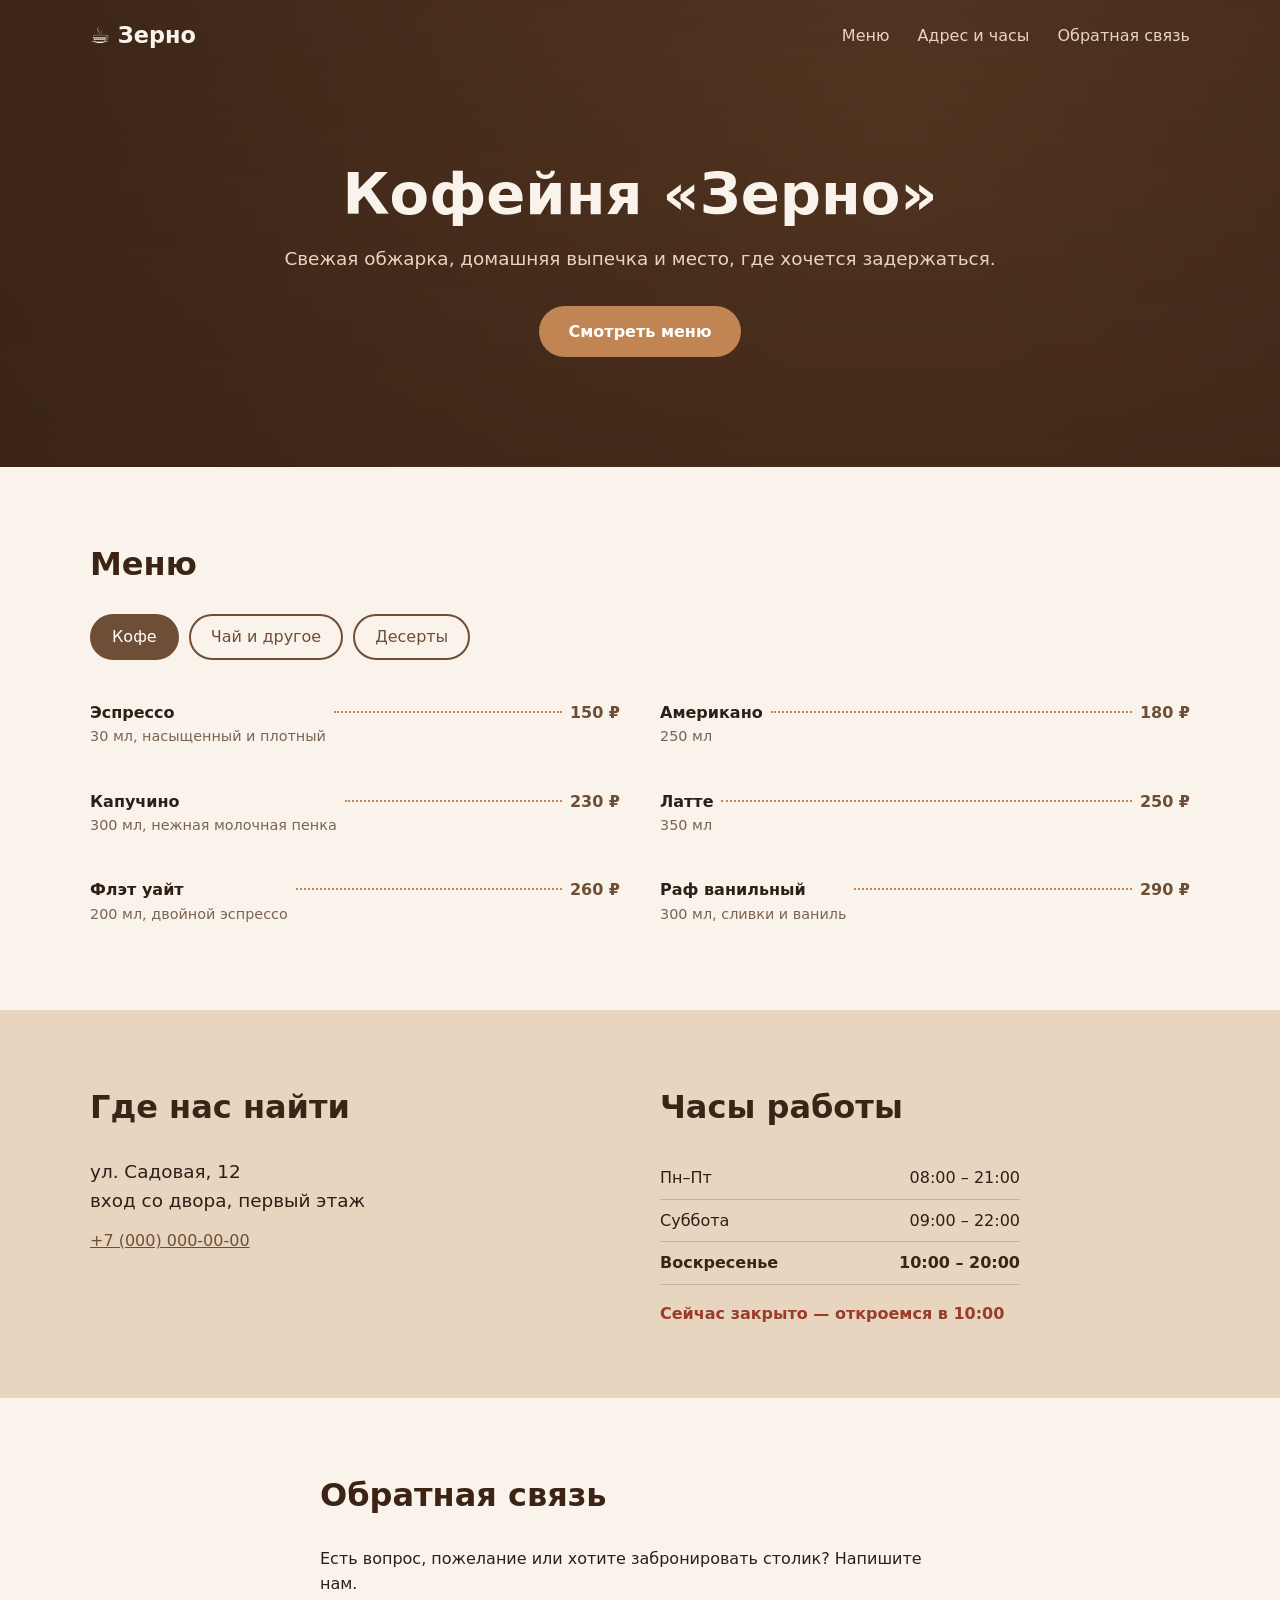
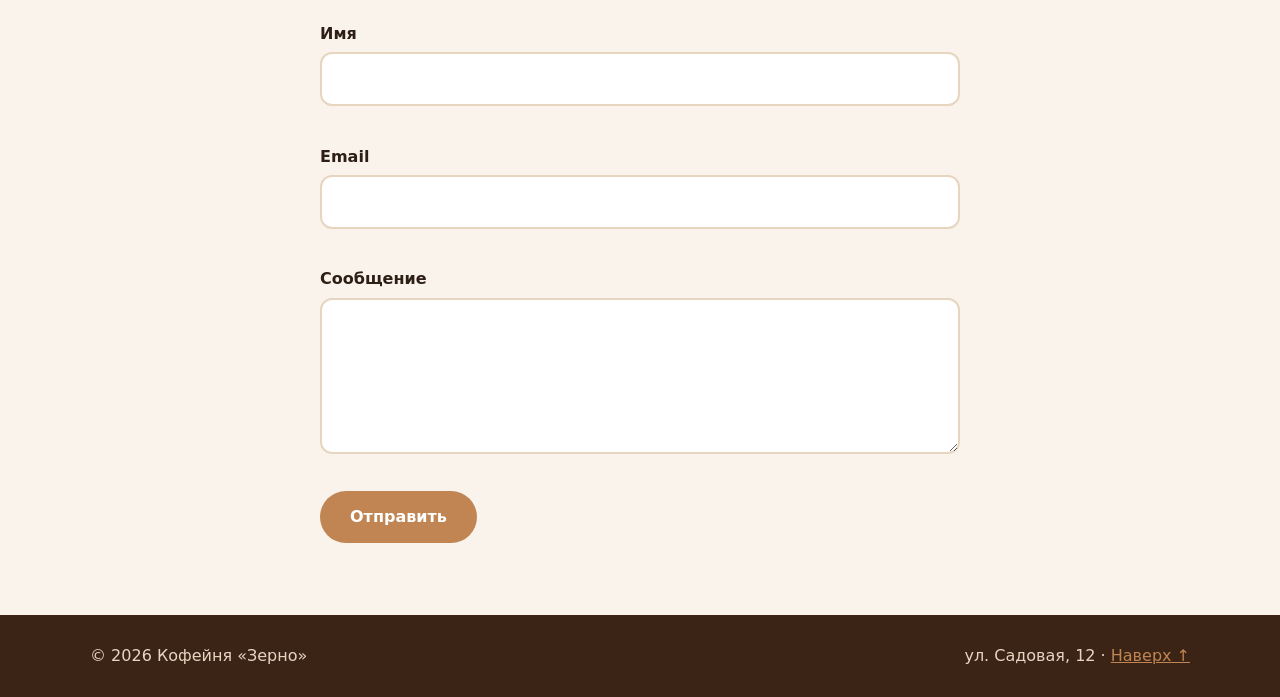
==== coffee/index.html @ 18a0446f "Add coffee shop landing page One-page responsive site in coffee/: header with mobile nav, menu with " ====
<!DOCTYPE html>
<html lang="ru">
<head>
  <meta charset="UTF-8">
  <meta name="viewport" content="width=device-width, initial-scale=1.0">
  <title>Кофейня «Зерно»</title>
  <meta name="description" content="Кофейня «Зерно» — свежая обжарка, домашняя выпечка и уютная атмосфера.">
  <link rel="stylesheet" href="style.css">
</head>
<body>
  <header class="header" id="top">
    <nav class="nav container">
      <a href="#top" class="logo">☕ Зерно</a>
      <button class="nav-toggle" aria-label="Открыть меню" aria-expanded="false" aria-controls="nav-links">
        <span></span><span></span><span></span>
      </button>
      <ul class="nav-links" id="nav-links">
        <li><a href="#menu">Меню</a></li>
        <li><a href="#contacts">Адрес и часы</a></li>
        <li><a href="#feedback">Обратная связь</a></li>
      </ul>
    </nav>
    <div class="hero container">
      <h1>Кофейня «Зерно»</h1>
      <p>Свежая обжарка, домашняя выпечка и место, где хочется задержаться.</p>
      <a href="#menu" class="btn">Смотреть меню</a>
    </div>
  </header>

  <main>
    <section class="section" id="menu">
      <div class="container">
        <h2>Меню</h2>
        <div class="tabs" role="tablist">
          <button class="tab active" role="tab" aria-selected="true" data-category="coffee">Кофе</button>
          <button class="tab" role="tab" aria-selected="false" data-category="tea">Чай и другое</button>
          <button class="tab" role="tab" aria-selected="false" data-category="desserts">Десерты</button>
        </div>
        <ul class="menu-list" id="menu-list"></ul>
      </div>
    </section>

    <section class="section section-alt" id="contacts">
      <div class="container contacts">
        <div>
          <h2>Где нас найти</h2>
          <p class="address">ул. Садовая, 12<br>вход со двора, первый этаж</p>
          <p><a href="tel:+70000000000">+7 (000) 000-00-00</a></p>
        </div>
        <div>
          <h2>Часы работы</h2>
          <table class="hours">
            <tr data-days="1,2,3,4,5"><td>Пн–Пт</td><td>08:00 – 21:00</td></tr>
            <tr data-days="6"><td>Суббота</td><td>09:00 – 22:00</td></tr>
            <tr data-days="0"><td>Воскресенье</td><td>10:00 – 20:00</td></tr>
          </table>
          <p class="status" id="open-status"></p>
        </div>
      </div>
    </section>

    <section class="section" id="feedback">
      <div class="container narrow">
        <h2>Обратная связь</h2>
        <p>Есть вопрос, пожелание или хотите забронировать столик? Напишите нам.</p>
        <form class="form" id="feedback-form" novalidate>
          <label>Имя
            <input type="text" name="name" autocomplete="name" required>
            <span class="error" aria-live="polite"></span>
          </label>
          <label>Email
            <input type="email" name="email" autocomplete="email" required>
            <span class="error" aria-live="polite"></span>
          </label>
          <label>Сообщение
            <textarea name="message" rows="5" required></textarea>
            <span class="error" aria-live="polite"></span>
          </label>
          <button type="submit" class="btn">Отправить</button>
          <p class="form-success" id="form-success" hidden>Спасибо! Мы ответим вам в ближайшее время.</p>
        </form>
      </div>
    </section>
  </main>

  <footer class="footer">
    <div class="container footer-inner">
      <p>© <span id="year"></span> Кофейня «Зерно»</p>
      <p>ул. Садовая, 12 · <a href="#top">Наверх ↑</a></p>
    </div>
  </footer>

  <script src="script.js"></script>
</body>
</html>
---- coffee/style.css ----
:root {
  --espresso: #3b2416;
  --coffee: #6f4e37;
  --caramel: #c08552;
  --latte: #e8d5c0;
  --cream: #faf3eb;
  --text: #2d1f16;
  --muted: #7a6455;
  --radius: 12px;
  --font: system-ui, -apple-system, "Segoe UI", Roboto, Arial, sans-serif;
}

* { box-sizing: border-box; margin: 0; padding: 0; }
html { scroll-behavior: smooth; }
body { font-family: var(--font); color: var(--text); background: var(--cream); line-height: 1.6; }
a { color: var(--coffee); }
.container { width: min(1100px, 100% - 32px); margin-inline: auto; }
.narrow { max-width: 640px; }

/* Шапка */
.header {
  background: linear-gradient(rgba(59,36,22,.82), rgba(59,36,22,.9)),
              radial-gradient(circle at 70% 30%, var(--caramel), var(--espresso));
  color: var(--cream);
}
.nav { display: flex; align-items: center; justify-content: space-between; padding: 18px 0; position: relative; }
.logo { color: var(--cream); font-size: 1.4rem; font-weight: 700; text-decoration: none; }
.nav-links { display: flex; gap: 28px; list-style: none; }
.nav-links a { color: var(--latte); text-decoration: none; }
.nav-links a:hover { color: #fff; }
.nav-toggle { display: none; background: none; border: 0; cursor: pointer; padding: 8px; }
.nav-toggle span { display: block; width: 24px; height: 2px; background: var(--cream); margin: 5px 0; transition: .3s; }

.hero { text-align: center; padding: 90px 0 110px; }
.hero h1 { font-size: clamp(2.2rem, 6vw, 3.6rem); line-height: 1.15; margin-bottom: 16px; }
.hero p { font-size: 1.15rem; color: var(--latte); margin-bottom: 32px; }

.btn {
  display: inline-block; background: var(--caramel); color: #fff; border: 0; border-radius: 999px;
  padding: 13px 30px; font: inherit; font-weight: 600; text-decoration: none; cursor: pointer;
  transition: background .2s, transform .2s;
}
.btn:hover { background: var(--coffee); transform: translateY(-2px); }

/* Секции */
.section { padding: 72px 0; }
.section-alt { background: var(--latte); }
h2 { color: var(--espresso); font-size: 2rem; margin-bottom: 24px; }

/* Меню */
.tabs { display: flex; gap: 10px; flex-wrap: wrap; margin-bottom: 28px; }
.tab {
  background: transparent; border: 2px solid var(--coffee); color: var(--coffee);
  border-radius: 999px; padding: 8px 20px; font: inherit; cursor: pointer;
}
.tab.active, .tab:hover { background: var(--coffee); color: #fff; }

.menu-list { list-style: none; display: grid; grid-template-columns: repeat(2, 1fr); gap: 16px 40px; }
.menu-item { display: flex; align-items: baseline; gap: 8px; padding: 12px 0; animation: fade .35s ease; }
.menu-item .name { font-weight: 600; }
.menu-item .desc { display: block; font-size: .9rem; color: var(--muted); font-weight: 400; }
.menu-item .dots { flex: 1; border-bottom: 2px dotted var(--caramel); transform: translateY(-5px); min-width: 20px; }
.menu-item .price { font-weight: 700; color: var(--coffee); white-space: nowrap; }
@keyframes fade { from { opacity: 0; transform: translateY(6px); } to { opacity: 1; transform: none; } }

/* Контакты */
.contacts { display: grid; grid-template-columns: 1fr 1fr; gap: 40px; }
.address { font-size: 1.15rem; margin-bottom: 12px; }
.hours { border-collapse: collapse; width: 100%; max-width: 360px; }
.hours td { padding: 8px 0; border-bottom: 1px solid rgba(111,78,55,.25); }
.hours td:last-child { text-align: right; }
.hours tr.today { font-weight: 700; color: var(--espresso); }
.status { margin-top: 16px; font-weight: 600; }
.status.open { color: #2f6b2f; }
.status.closed { color: #9b3b2a; }

/* Форма */
.form { display: grid; gap: 18px; margin-top: 24px; }
.form label { display: grid; gap: 6px; font-weight: 600; }
.form input, .form textarea {
  font: inherit; font-weight: 400; padding: 12px 14px; border: 2px solid var(--latte);
  border-radius: var(--radius); background: #fff; color: var(--text); resize: vertical;
}
.form input:focus, .form textarea:focus { outline: none; border-color: var(--caramel); }
.form .invalid { border-color: #b4483a; }
.error { color: #b4483a; font-size: .85rem; font-weight: 400; min-height: 1em; }
.form .btn { justify-self: start; }
.form-success { background: var(--latte); padding: 14px 18px; border-radius: var(--radius); color: var(--espresso); }

/* Футер */
.footer { background: var(--espresso); color: var(--latte); padding: 28px 0; }
.footer a { color: var(--caramel); }
.footer-inner { display: flex; justify-content: space-between; flex-wrap: wrap; gap: 8px; }

/* Телефон */
@media (max-width: 720px) {
  .nav-toggle { display: block; }
  .nav-links {
    display: none; position: absolute; top: 100%; left: 0; right: 0; z-index: 10;
    flex-direction: column; gap: 0; background: var(--espresso); border-radius: var(--radius); overflow: hidden;
  }
  .nav-links.open { display: flex; }
  .nav-links a { display: block; padding: 14px 20px; }
  .nav-toggle[aria-expanded="true"] span:nth-child(1) { transform: translateY(7px) rotate(45deg); }
  .nav-toggle[aria-expanded="true"] span:nth-child(2) { opacity: 0; }
  .nav-toggle[aria-expanded="true"] span:nth-child(3) { transform: translateY(-7px) rotate(-45deg); }
  .hero { padding: 60px 0 80px; }
  .section { padding: 52px 0; }
  h2 { font-size: 1.6rem; }
  .menu-list, .contacts { grid-template-columns: 1fr; }
  .contacts { gap: 28px; }
  .form .btn { justify-self: stretch; }
  .footer-inner { flex-direction: column; text-align: center; }
}
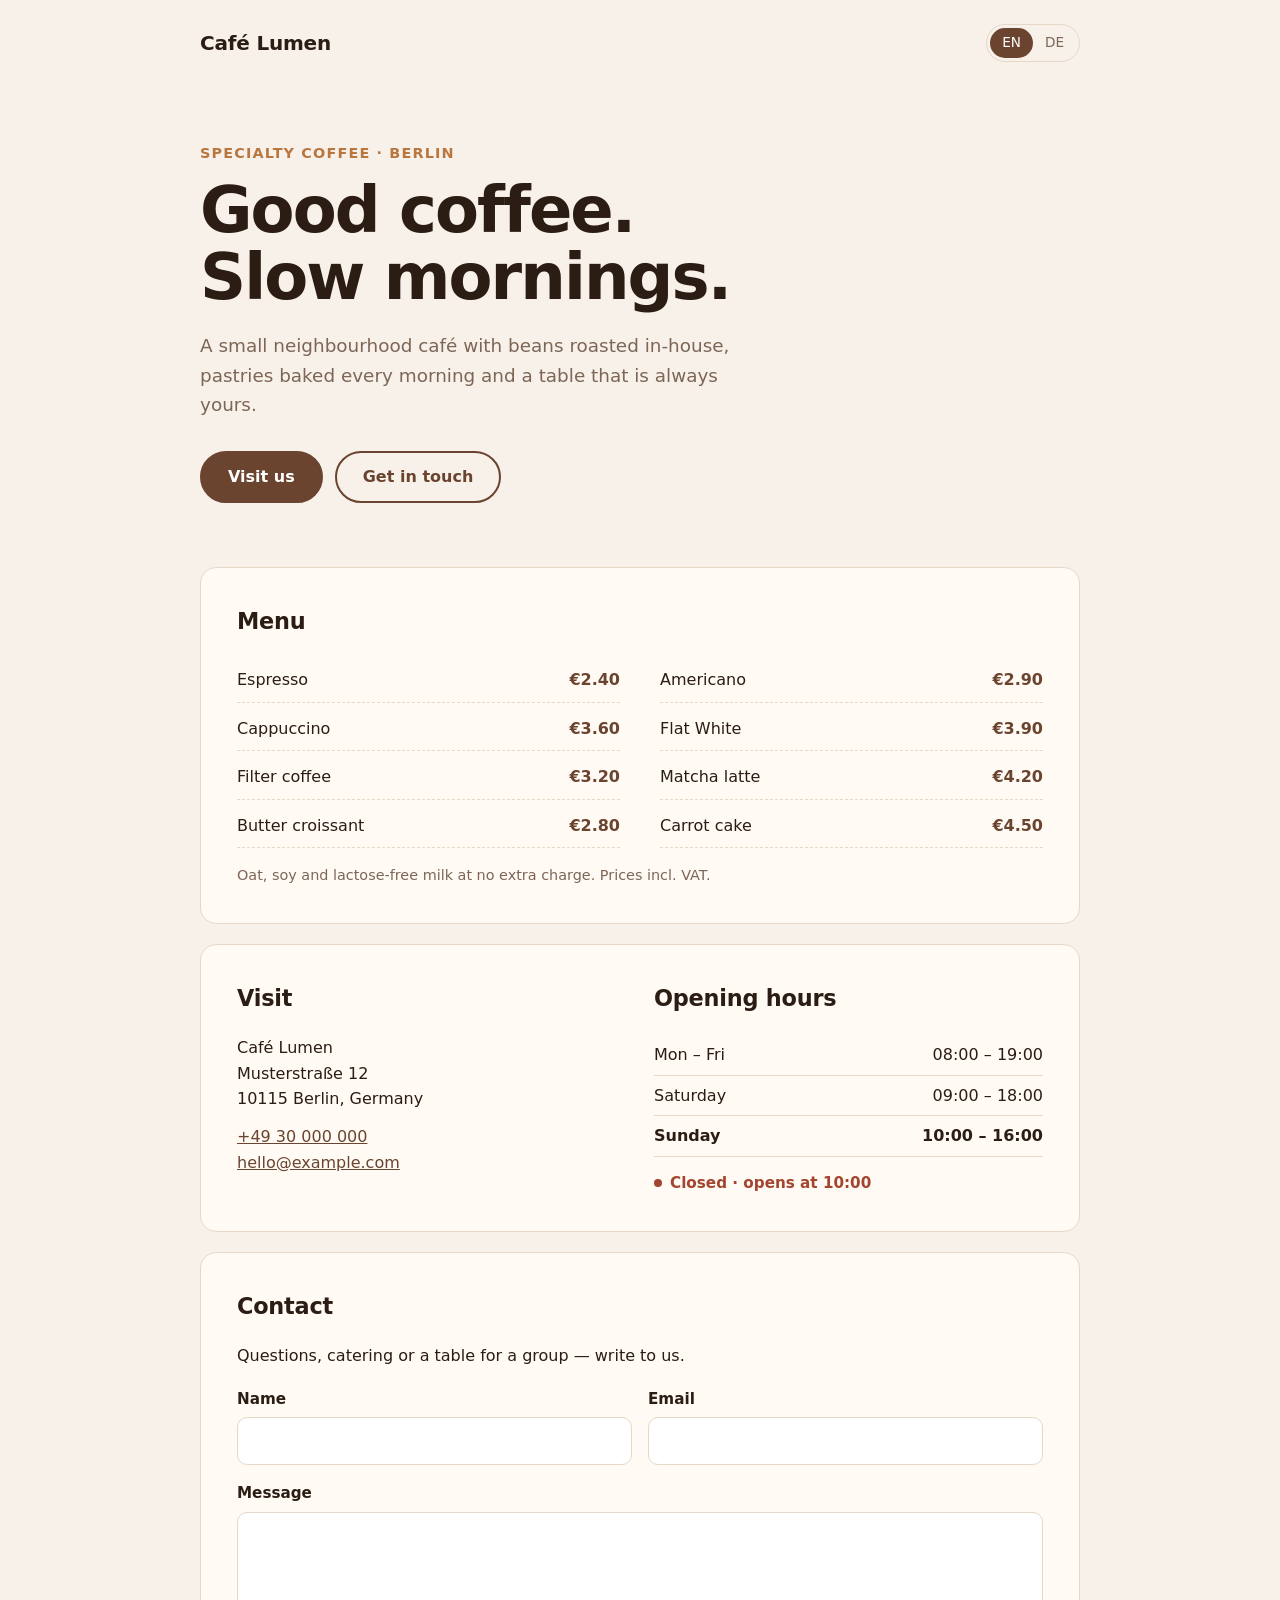
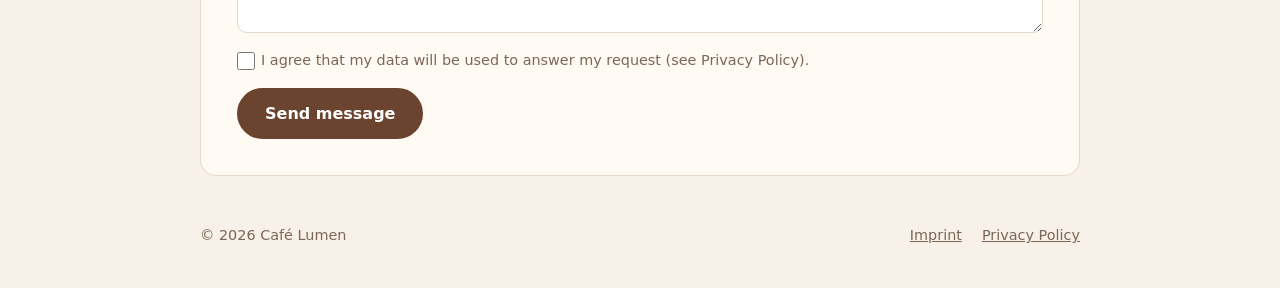
==== commit ec38f443: "Rework coffee landing into bilingual EN/DE business card site Simpler one-page card aimed at the Eur" ====
--- a/coffee/index.html
+++ b/coffee/index.html
@@ -1,93 +1,89 @@
 <!DOCTYPE html>
-<html lang="ru">
+<html lang="en">
 <head>
   <meta charset="UTF-8">
   <meta name="viewport" content="width=device-width, initial-scale=1.0">
-  <title>Кофейня «Зерно»</title>
-  <meta name="description" content="Кофейня «Зерно» — свежая обжарка, домашняя выпечка и уютная атмосфера.">
+  <title>Café Lumen — Specialty Coffee</title>
+  <meta name="description" content="Café Lumen — specialty coffee, fresh pastries and a quiet place in the city centre.">
   <link rel="stylesheet" href="style.css">
 </head>
 <body>
-  <header class="header" id="top">
-    <nav class="nav container">
-      <a href="#top" class="logo">☕ Зерно</a>
-      <button class="nav-toggle" aria-label="Открыть меню" aria-expanded="false" aria-controls="nav-links">
-        <span></span><span></span><span></span>
-      </button>
-      <ul class="nav-links" id="nav-links">
-        <li><a href="#menu">Меню</a></li>
-        <li><a href="#contacts">Адрес и часы</a></li>
-        <li><a href="#feedback">Обратная связь</a></li>
-      </ul>
-    </nav>
-    <div class="hero container">
-      <h1>Кофейня «Зерно»</h1>
-      <p>Свежая обжарка, домашняя выпечка и место, где хочется задержаться.</p>
-      <a href="#menu" class="btn">Смотреть меню</a>
+  <header class="top container">
+    <a href="#" class="logo" aria-label="Café Lumen">Café&nbsp;Lumen</a>
+    <div class="lang" role="group" aria-label="Language">
+      <button type="button" data-lang="en">EN</button>
+      <button type="button" data-lang="de">DE</button>
     </div>
   </header>
 
-  <main>
-    <section class="section" id="menu">
-      <div class="container">
-        <h2>Меню</h2>
-        <div class="tabs" role="tablist">
-          <button class="tab active" role="tab" aria-selected="true" data-category="coffee">Кофе</button>
-          <button class="tab" role="tab" aria-selected="false" data-category="tea">Чай и другое</button>
-          <button class="tab" role="tab" aria-selected="false" data-category="desserts">Десерты</button>
-        </div>
-        <ul class="menu-list" id="menu-list"></ul>
+  <main class="container">
+    <section class="hero">
+      <p class="eyebrow" data-i18n="eyebrow">Specialty coffee · Berlin</p>
+      <h1 data-i18n="title">Good coffee.<br>Slow mornings.</h1>
+      <p class="lead" data-i18n="lead">A small neighbourhood café with beans roasted in-house, pastries baked every morning and a table that is always yours.</p>
+      <div class="actions">
+        <a href="#visit" class="btn" data-i18n="ctaVisit">Visit us</a>
+        <a href="#contact" class="btn btn-ghost" data-i18n="ctaContact">Get in touch</a>
       </div>
     </section>
 
-    <section class="section section-alt" id="contacts">
-      <div class="container contacts">
-        <div>
-          <h2>Где нас найти</h2>
-          <p class="address">ул. Садовая, 12<br>вход со двора, первый этаж</p>
-          <p><a href="tel:+70000000000">+7 (000) 000-00-00</a></p>
-        </div>
-        <div>
-          <h2>Часы работы</h2>
-          <table class="hours">
-            <tr data-days="1,2,3,4,5"><td>Пн–Пт</td><td>08:00 – 21:00</td></tr>
-            <tr data-days="6"><td>Суббота</td><td>09:00 – 22:00</td></tr>
-            <tr data-days="0"><td>Воскресенье</td><td>10:00 – 20:00</td></tr>
-          </table>
-          <p class="status" id="open-status"></p>
-        </div>
+    <section class="card" id="menu" aria-labelledby="menu-title">
+      <h2 id="menu-title" data-i18n="menuTitle">Menu</h2>
+      <ul class="menu" id="menu-list"></ul>
+      <p class="note" data-i18n="menuNote">Oat, soy and lactose-free milk at no extra charge. Prices incl. VAT.</p>
+    </section>
+
+    <section class="card grid-2" id="visit" aria-labelledby="visit-title">
+      <div>
+        <h2 id="visit-title" data-i18n="visitTitle">Visit</h2>
+        <address>
+          Café Lumen<br>
+          Musterstraße 12<br>
+          10115 Berlin, Germany
+        </address>
+        <p><a href="tel:+4930000000">+49 30 000 000</a><br>
+           <a href="mailto:hello@example.com">hello@example.com</a></p>
+      </div>
+      <div>
+        <h2 data-i18n="hoursTitle">Opening hours</h2>
+        <dl class="hours">
+          <div data-days="1,2,3,4,5"><dt data-i18n="weekdays">Mon – Fri</dt><dd>08:00 – 19:00</dd></div>
+          <div data-days="6"><dt data-i18n="saturday">Saturday</dt><dd>09:00 – 18:00</dd></div>
+          <div data-days="0"><dt data-i18n="sunday">Sunday</dt><dd>10:00 – 16:00</dd></div>
+        </dl>
+        <p class="status" id="status"></p>
       </div>
     </section>
 
-    <section class="section" id="feedback">
-      <div class="container narrow">
-        <h2>Обратная связь</h2>
-        <p>Есть вопрос, пожелание или хотите забронировать столик? Напишите нам.</p>
-        <form class="form" id="feedback-form" novalidate>
-          <label>Имя
-            <input type="text" name="name" autocomplete="name" required>
-            <span class="error" aria-live="polite"></span>
-          </label>
-          <label>Email
-            <input type="email" name="email" autocomplete="email" required>
-            <span class="error" aria-live="polite"></span>
-          </label>
-          <label>Сообщение
-            <textarea name="message" rows="5" required></textarea>
-            <span class="error" aria-live="polite"></span>
-          </label>
-          <button type="submit" class="btn">Отправить</button>
-          <p class="form-success" id="form-success" hidden>Спасибо! Мы ответим вам в ближайшее время.</p>
-        </form>
-      </div>
+    <section class="card" id="contact" aria-labelledby="contact-title">
+      <h2 id="contact-title" data-i18n="contactTitle">Contact</h2>
+      <p data-i18n="contactLead">Questions, catering or a table for a group — write to us.</p>
+      <form id="form" novalidate>
+        <div class="grid-2">
+          <label><span data-i18n="name">Name</span>
+            <input name="name" autocomplete="name" required><small class="err"></small></label>
+          <label><span>Email</span>
+            <input name="email" type="email" autocomplete="email" required><small class="err"></small></label>
+        </div>
+        <label><span data-i18n="message">Message</span>
+          <textarea name="message" rows="4" required></textarea><small class="err"></small></label>
+        <label class="check">
+          <input type="checkbox" name="consent" required>
+          <span data-i18n="consent">I agree that my data will be used to answer my request (see Privacy Policy).</span>
+          <small class="err"></small>
+        </label>
+        <button class="btn" type="submit" data-i18n="send">Send message</button>
+        <p class="ok" id="ok" role="status" hidden data-i18n="thanks">Thank you! We will reply within one business day.</p>
+      </form>
     </section>
   </main>
 
-  <footer class="footer">
-    <div class="container footer-inner">
-      <p>© <span id="year"></span> Кофейня «Зерно»</p>
-      <p>ул. Садовая, 12 · <a href="#top">Наверх ↑</a></p>
-    </div>
+  <footer class="container footer">
+    <p>© <span id="year"></span> Café Lumen</p>
+    <nav>
+      <a href="#" data-i18n="imprint">Imprint</a>
+      <a href="#" data-i18n="privacy">Privacy Policy</a>
+    </nav>
   </footer>
 
   <script src="script.js"></script>
--- a/coffee/style.css
+++ b/coffee/style.css
@@ -1,114 +1,78 @@
 :root {
-  --espresso: #3b2416;
-  --coffee: #6f4e37;
-  --caramel: #c08552;
-  --latte: #e8d5c0;
-  --cream: #faf3eb;
-  --text: #2d1f16;
-  --muted: #7a6455;
-  --radius: 12px;
-  --font: system-ui, -apple-system, "Segoe UI", Roboto, Arial, sans-serif;
+  --bg: #f7f1ea;
+  --card: #fffaf4;
+  --ink: #2b1d14;
+  --muted: #7d6656;
+  --brown: #6b4430;
+  --accent: #b9773f;
+  --line: #e6d8c8;
+  --radius: 16px;
+  --font: system-ui, -apple-system, "Segoe UI", Roboto, "Helvetica Neue", Arial, sans-serif;
 }
+* { box-sizing: border-box; margin: 0; }
+html { scroll-behavior: smooth; }
+body { font-family: var(--font); background: var(--bg); color: var(--ink); line-height: 1.6; -webkit-font-smoothing: antialiased; }
+a { color: var(--brown); }
+.container { width: min(880px, 100% - 32px); margin-inline: auto; }
 
-* { box-sizing: border-box; margin: 0; padding: 0; }
-html { scroll-behavior: smooth; }
-body { font-family: var(--font); color: var(--text); background: var(--cream); line-height: 1.6; }
-a { color: var(--coffee); }
-.container { width: min(1100px, 100% - 32px); margin-inline: auto; }
-.narrow { max-width: 640px; }
+.top { display: flex; justify-content: space-between; align-items: center; padding: 24px 0; }
+.logo { font-weight: 700; font-size: 1.25rem; letter-spacing: -.01em; text-decoration: none; color: var(--ink); }
+.lang { display: flex; border: 1px solid var(--line); border-radius: 999px; padding: 3px; }
+.lang button { border: 0; background: none; font: inherit; font-size: .85rem; padding: 4px 12px; border-radius: 999px; cursor: pointer; color: var(--muted); }
+.lang button[aria-pressed="true"] { background: var(--brown); color: #fff; }
 
-/* Шапка */
-.header {
-  background: linear-gradient(rgba(59,36,22,.82), rgba(59,36,22,.9)),
-              radial-gradient(circle at 70% 30%, var(--caramel), var(--espresso));
-  color: var(--cream);
+.hero { padding: 56px 0 64px; }
+.eyebrow { color: var(--accent); font-weight: 600; font-size: .9rem; letter-spacing: .08em; text-transform: uppercase; margin-bottom: 12px; }
+h1 { font-size: clamp(2.4rem, 7vw, 4rem); line-height: 1.05; letter-spacing: -.03em; margin-bottom: 20px; }
+.lead { font-size: 1.15rem; color: var(--muted); max-width: 560px; margin-bottom: 32px; }
+.actions { display: flex; gap: 12px; flex-wrap: wrap; }
+.btn { display: inline-block; background: var(--brown); color: #fff; border: 2px solid var(--brown); border-radius: 999px; padding: 11px 26px; font: inherit; font-weight: 600; text-decoration: none; cursor: pointer; transition: background .2s, color .2s; }
+.btn:hover { background: var(--ink); border-color: var(--ink); }
+.btn-ghost { background: transparent; color: var(--brown); }
+.btn-ghost:hover { color: #fff; }
+
+.card { background: var(--card); border: 1px solid var(--line); border-radius: var(--radius); padding: 36px; margin-bottom: 20px; }
+h2 { font-size: 1.4rem; letter-spacing: -.01em; margin-bottom: 18px; }
+.grid-2 { display: grid; grid-template-columns: 1fr 1fr; gap: 28px; }
+
+.menu { list-style: none; padding: 0; display: grid; grid-template-columns: 1fr 1fr; gap: 4px 40px; }
+.menu li { display: flex; align-items: baseline; gap: 8px; padding: 9px 0; border-bottom: 1px dashed var(--line); }
+.menu .name { flex: 1; }
+.menu .price { font-weight: 600; color: var(--brown); font-variant-numeric: tabular-nums; }
+.note { margin-top: 16px; font-size: .9rem; color: var(--muted); }
+
+address { font-style: normal; margin-bottom: 12px; }
+.hours div { display: flex; justify-content: space-between; padding: 7px 0; border-bottom: 1px solid var(--line); }
+.hours dd { margin: 0; font-variant-numeric: tabular-nums; }
+.hours .today { font-weight: 700; }
+.status { margin-top: 14px; font-weight: 600; font-size: .95rem; }
+.status::before { content: ""; display: inline-block; width: 8px; height: 8px; border-radius: 50%; margin-right: 8px; background: currentColor; vertical-align: middle; }
+.status.open { color: #3d7a3d; }
+.status.closed { color: #a4452f; }
+
+form { display: grid; gap: 16px; margin-top: 18px; }
+form .grid-2 { gap: 16px; }
+label { display: grid; gap: 6px; font-weight: 600; font-size: .95rem; }
+input, textarea { font: inherit; font-weight: 400; padding: 11px 14px; border: 1px solid var(--line); border-radius: 10px; background: #fff; color: var(--ink); resize: vertical; width: 100%; }
+input:focus, textarea:focus { outline: 2px solid var(--accent); outline-offset: 1px; border-color: transparent; }
+.invalid { border-color: #a4452f; }
+.check { grid-template-columns: auto 1fr; align-items: start; font-weight: 400; font-size: .9rem; color: var(--muted); }
+.check input { width: 18px; height: 18px; margin-top: 3px; accent-color: var(--brown); }
+.check .err { grid-column: 2; }
+.err { color: #a4452f; font-weight: 400; font-size: .82rem; }
+.err:empty { display: none; }
+form .btn { justify-self: start; }
+.ok { background: #eef5ea; color: #2f5f2f; padding: 12px 16px; border-radius: 10px; }
+
+.footer { display: flex; justify-content: space-between; flex-wrap: wrap; gap: 8px; padding: 28px 0 40px; color: var(--muted); font-size: .9rem; }
+.footer nav { display: flex; gap: 20px; }
+.footer a { color: var(--muted); }
+
+@media (max-width: 640px) {
+  .hero { padding: 32px 0 44px; }
+  .card { padding: 24px 20px; }
+  .grid-2, .menu { grid-template-columns: 1fr; }
+  .grid-2 { gap: 24px; }
+  form .btn, .actions .btn { width: 100%; text-align: center; }
+  .footer { flex-direction: column; }
 }
-.nav { display: flex; align-items: center; justify-content: space-between; padding: 18px 0; position: relative; }
-.logo { color: var(--cream); font-size: 1.4rem; font-weight: 700; text-decoration: none; }
-.nav-links { display: flex; gap: 28px; list-style: none; }
-.nav-links a { color: var(--latte); text-decoration: none; }
-.nav-links a:hover { color: #fff; }
-.nav-toggle { display: none; background: none; border: 0; cursor: pointer; padding: 8px; }
-.nav-toggle span { display: block; width: 24px; height: 2px; background: var(--cream); margin: 5px 0; transition: .3s; }
-
-.hero { text-align: center; padding: 90px 0 110px; }
-.hero h1 { font-size: clamp(2.2rem, 6vw, 3.6rem); line-height: 1.15; margin-bottom: 16px; }
-.hero p { font-size: 1.15rem; color: var(--latte); margin-bottom: 32px; }
-
-.btn {
-  display: inline-block; background: var(--caramel); color: #fff; border: 0; border-radius: 999px;
-  padding: 13px 30px; font: inherit; font-weight: 600; text-decoration: none; cursor: pointer;
-  transition: background .2s, transform .2s;
-}
-.btn:hover { background: var(--coffee); transform: translateY(-2px); }
-
-/* Секции */
-.section { padding: 72px 0; }
-.section-alt { background: var(--latte); }
-h2 { color: var(--espresso); font-size: 2rem; margin-bottom: 24px; }
-
-/* Меню */
-.tabs { display: flex; gap: 10px; flex-wrap: wrap; margin-bottom: 28px; }
-.tab {
-  background: transparent; border: 2px solid var(--coffee); color: var(--coffee);
-  border-radius: 999px; padding: 8px 20px; font: inherit; cursor: pointer;
-}
-.tab.active, .tab:hover { background: var(--coffee); color: #fff; }
-
-.menu-list { list-style: none; display: grid; grid-template-columns: repeat(2, 1fr); gap: 16px 40px; }
-.menu-item { display: flex; align-items: baseline; gap: 8px; padding: 12px 0; animation: fade .35s ease; }
-.menu-item .name { font-weight: 600; }
-.menu-item .desc { display: block; font-size: .9rem; color: var(--muted); font-weight: 400; }
-.menu-item .dots { flex: 1; border-bottom: 2px dotted var(--caramel); transform: translateY(-5px); min-width: 20px; }
-.menu-item .price { font-weight: 700; color: var(--coffee); white-space: nowrap; }
-@keyframes fade { from { opacity: 0; transform: translateY(6px); } to { opacity: 1; transform: none; } }
-
-/* Контакты */
-.contacts { display: grid; grid-template-columns: 1fr 1fr; gap: 40px; }
-.address { font-size: 1.15rem; margin-bottom: 12px; }
-.hours { border-collapse: collapse; width: 100%; max-width: 360px; }
-.hours td { padding: 8px 0; border-bottom: 1px solid rgba(111,78,55,.25); }
-.hours td:last-child { text-align: right; }
-.hours tr.today { font-weight: 700; color: var(--espresso); }
-.status { margin-top: 16px; font-weight: 600; }
-.status.open { color: #2f6b2f; }
-.status.closed { color: #9b3b2a; }
-
-/* Форма */
-.form { display: grid; gap: 18px; margin-top: 24px; }
-.form label { display: grid; gap: 6px; font-weight: 600; }
-.form input, .form textarea {
-  font: inherit; font-weight: 400; padding: 12px 14px; border: 2px solid var(--latte);
-  border-radius: var(--radius); background: #fff; color: var(--text); resize: vertical;
-}
-.form input:focus, .form textarea:focus { outline: none; border-color: var(--caramel); }
-.form .invalid { border-color: #b4483a; }
-.error { color: #b4483a; font-size: .85rem; font-weight: 400; min-height: 1em; }
-.form .btn { justify-self: start; }
-.form-success { background: var(--latte); padding: 14px 18px; border-radius: var(--radius); color: var(--espresso); }
-
-/* Футер */
-.footer { background: var(--espresso); color: var(--latte); padding: 28px 0; }
-.footer a { color: var(--caramel); }
-.footer-inner { display: flex; justify-content: space-between; flex-wrap: wrap; gap: 8px; }
-
-/* Телефон */
-@media (max-width: 720px) {
-  .nav-toggle { display: block; }
-  .nav-links {
-    display: none; position: absolute; top: 100%; left: 0; right: 0; z-index: 10;
-    flex-direction: column; gap: 0; background: var(--espresso); border-radius: var(--radius); overflow: hidden;
-  }
-  .nav-links.open { display: flex; }
-  .nav-links a { display: block; padding: 14px 20px; }
-  .nav-toggle[aria-expanded="true"] span:nth-child(1) { transform: translateY(7px) rotate(45deg); }
-  .nav-toggle[aria-expanded="true"] span:nth-child(2) { opacity: 0; }
-  .nav-toggle[aria-expanded="true"] span:nth-child(3) { transform: translateY(-7px) rotate(-45deg); }
-  .hero { padding: 60px 0 80px; }
-  .section { padding: 52px 0; }
-  h2 { font-size: 1.6rem; }
-  .menu-list, .contacts { grid-template-columns: 1fr; }
-  .contacts { gap: 28px; }
-  .form .btn { justify-self: stretch; }
-  .footer-inner { flex-direction: column; text-align: center; }
-}
